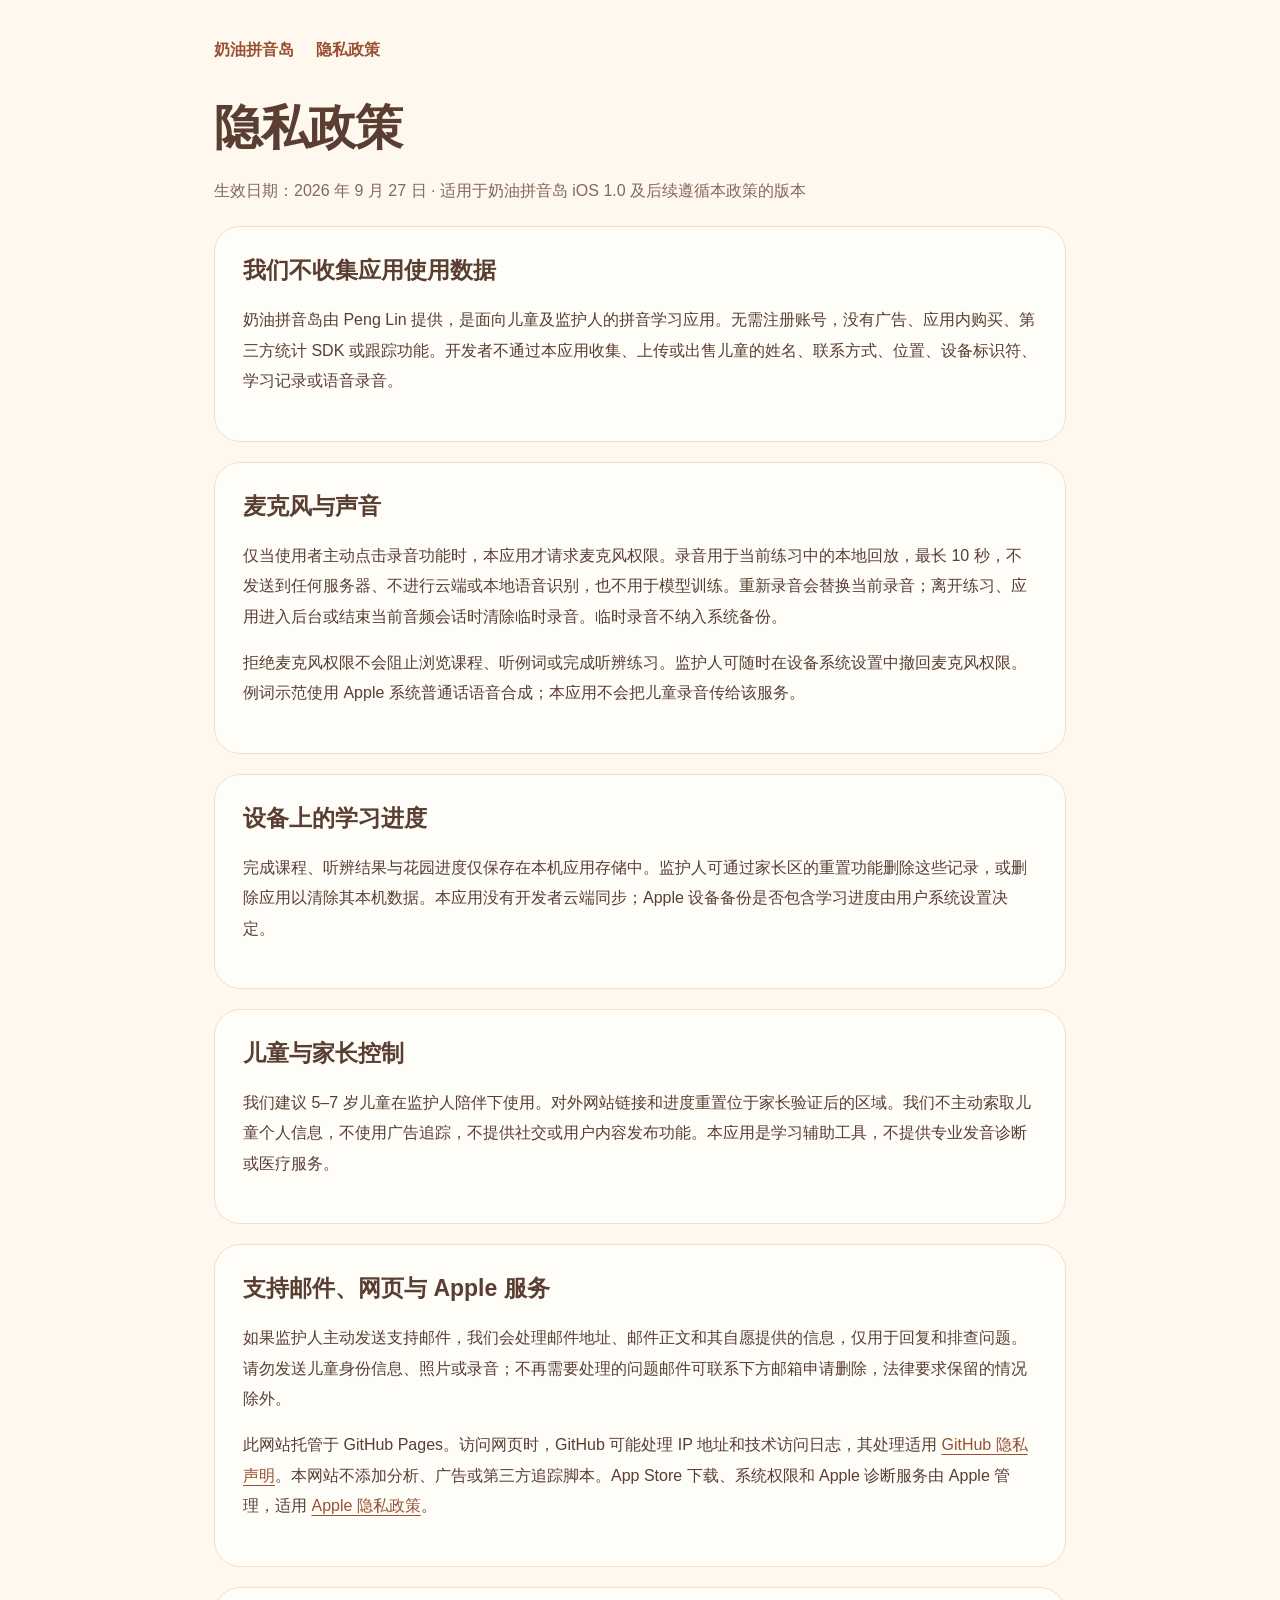
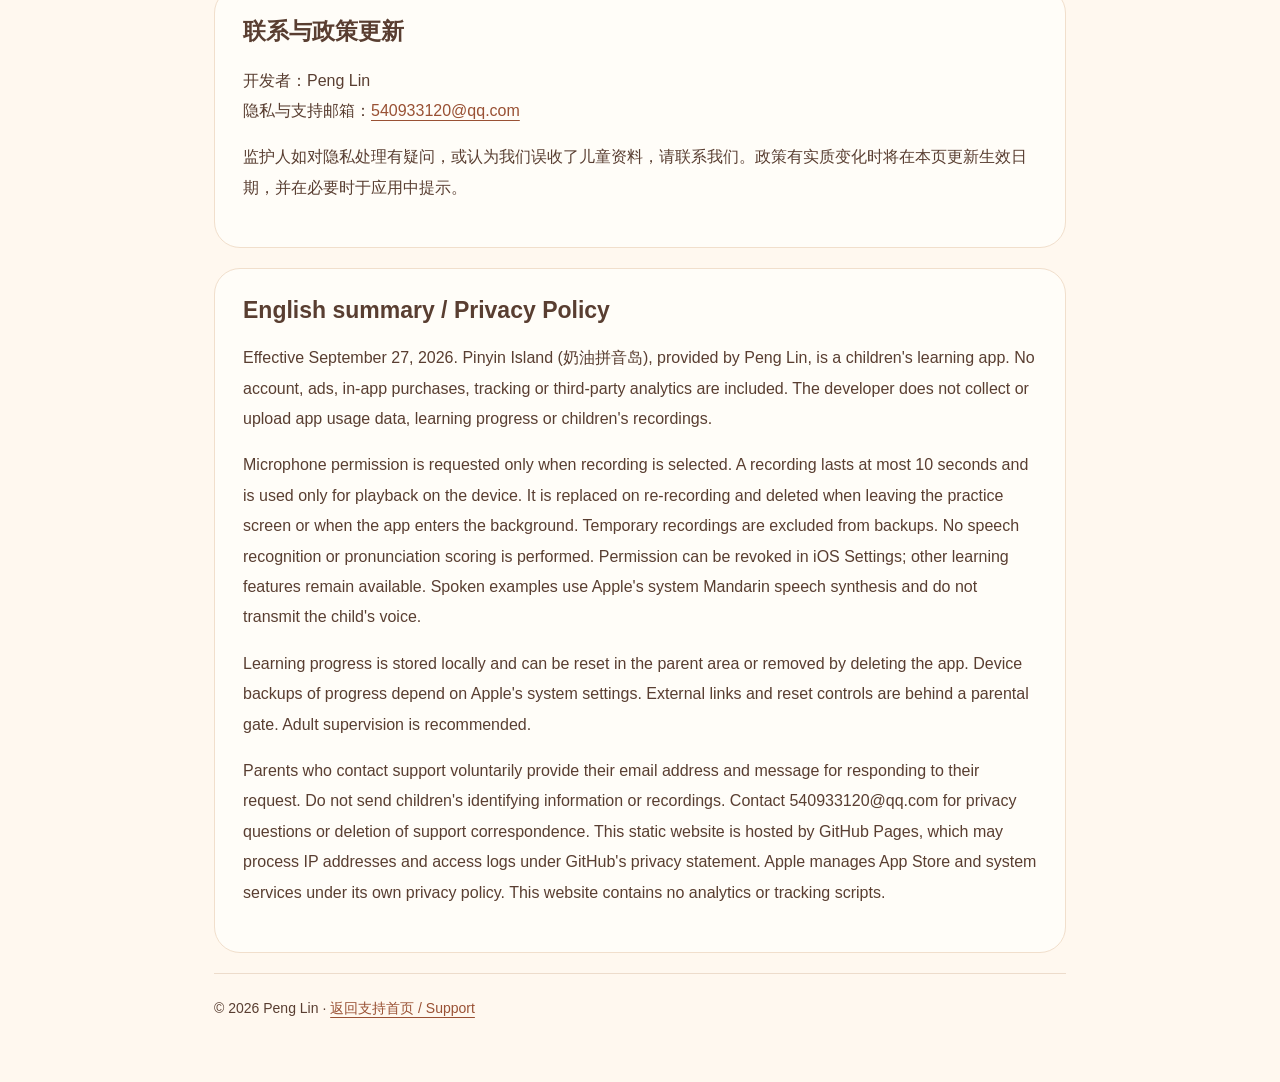
==== privacy.html @ 83c661f0 "docs: publish Pinyin Island support and privacy policy" ====
<!doctype html><html lang="zh-Hans"><head><meta charset="utf-8"><meta name="viewport" content="width=device-width,initial-scale=1"><title>奶油拼音岛 · 隐私政策 / Privacy Policy</title><link rel="stylesheet" href="style.css"></head><body><main><nav><a href="./">奶油拼音岛</a><a href="privacy.html">隐私政策</a></nav><h1>隐私政策</h1><p class="muted">生效日期：2026 年 9 月 27 日 · 适用于奶油拼音岛 iOS 1.0 及后续遵循本政策的版本</p><section class="card"><h2>我们不收集应用使用数据</h2><p>奶油拼音岛由 Peng Lin 提供，是面向儿童及监护人的拼音学习应用。无需注册账号，没有广告、应用内购买、第三方统计 SDK 或跟踪功能。开发者不通过本应用收集、上传或出售儿童的姓名、联系方式、位置、设备标识符、学习记录或语音录音。</p></section><section class="card"><h2>麦克风与声音</h2><p>仅当使用者主动点击录音功能时，本应用才请求麦克风权限。录音用于当前练习中的本地回放，最长 10 秒，不发送到任何服务器、不进行云端或本地语音识别，也不用于模型训练。重新录音会替换当前录音；离开练习、应用进入后台或结束当前音频会话时清除临时录音。临时录音不纳入系统备份。</p><p>拒绝麦克风权限不会阻止浏览课程、听例词或完成听辨练习。监护人可随时在设备系统设置中撤回麦克风权限。例词示范使用 Apple 系统普通话语音合成；本应用不会把儿童录音传给该服务。</p></section><section class="card"><h2>设备上的学习进度</h2><p>完成课程、听辨结果与花园进度仅保存在本机应用存储中。监护人可通过家长区的重置功能删除这些记录，或删除应用以清除其本机数据。本应用没有开发者云端同步；Apple 设备备份是否包含学习进度由用户系统设置决定。</p></section><section class="card"><h2>儿童与家长控制</h2><p>我们建议 5–7 岁儿童在监护人陪伴下使用。对外网站链接和进度重置位于家长验证后的区域。我们不主动索取儿童个人信息，不使用广告追踪，不提供社交或用户内容发布功能。本应用是学习辅助工具，不提供专业发音诊断或医疗服务。</p></section><section class="card"><h2>支持邮件、网页与 Apple 服务</h2><p>如果监护人主动发送支持邮件，我们会处理邮件地址、邮件正文和其自愿提供的信息，仅用于回复和排查问题。请勿发送儿童身份信息、照片或录音；不再需要处理的问题邮件可联系下方邮箱申请删除，法律要求保留的情况除外。</p><p>此网站托管于 GitHub Pages。访问网页时，GitHub 可能处理 IP 地址和技术访问日志，其处理适用 <a href="https://docs.github.com/en/site-policy/privacy-policies/github-general-privacy-statement">GitHub 隐私声明</a>。本网站不添加分析、广告或第三方追踪脚本。App Store 下载、系统权限和 Apple 诊断服务由 Apple 管理，适用 <a href="https://www.apple.com/legal/privacy/">Apple 隐私政策</a>。</p></section><section class="card"><h2>联系与政策更新</h2><p>开发者：Peng Lin<br>隐私与支持邮箱：<a href="mailto:540933120@qq.com">540933120@qq.com</a></p><p>监护人如对隐私处理有疑问，或认为我们误收了儿童资料，请联系我们。政策有实质变化时将在本页更新生效日期，并在必要时于应用中提示。</p></section><section class="card" lang="en"><h2>English summary / Privacy Policy</h2><p>Effective September 27, 2026. Pinyin Island (奶油拼音岛), provided by Peng Lin, is a children's learning app. No account, ads, in-app purchases, tracking or third-party analytics are included. The developer does not collect or upload app usage data, learning progress or children's recordings.</p><p>Microphone permission is requested only when recording is selected. A recording lasts at most 10 seconds and is used only for playback on the device. It is replaced on re-recording and deleted when leaving the practice screen or when the app enters the background. Temporary recordings are excluded from backups. No speech recognition or pronunciation scoring is performed. Permission can be revoked in iOS Settings; other learning features remain available. Spoken examples use Apple's system Mandarin speech synthesis and do not transmit the child's voice.</p><p>Learning progress is stored locally and can be reset in the parent area or removed by deleting the app. Device backups of progress depend on Apple's system settings. External links and reset controls are behind a parental gate. Adult supervision is recommended.</p><p>Parents who contact support voluntarily provide their email address and message for responding to their request. Do not send children's identifying information or recordings. Contact 540933120@qq.com for privacy questions or deletion of support correspondence. This static website is hosted by GitHub Pages, which may process IP addresses and access logs under GitHub's privacy statement. Apple manages App Store and system services under its own privacy policy. This website contains no analytics or tracking scripts.</p></section><footer>© 2026 Peng Lin · <a href="./">返回支持首页 / Support</a></footer></main></body></html>
---- style.css ----
:root{color-scheme:light;font-family:ui-rounded,-apple-system,BlinkMacSystemFont,"PingFang SC",sans-serif;color:#593e31;background:#fff8ef}*{box-sizing:border-box}body{margin:0}main{max-width:900px;margin:0 auto;padding:40px 24px 64px}nav{display:flex;gap:22px;align-items:center;margin-bottom:35px}a{color:#995134;text-underline-offset:4px}nav a{text-decoration:none;font-weight:600}.hero{display:flex;gap:28px;align-items:center;margin-bottom:32px}.icon{width:142px;height:142px;border-radius:32px;box-shadow:0 14px 36px #efb9a555}h1{font-size:clamp(30px,5vw,48px);letter-spacing:-1px;margin:0 0 14px}h2{font-size:23px;margin-top:0}p,li{line-height:1.9}small,.muted{color:#836957}.tag{display:inline-block;background:#ffeadf;padding:6px 14px;border-radius:30px;font-size:14px}.card{background:#fffdf8;border:1px solid #f1dfcc;border-radius:26px;padding:28px;margin:20px 0}.grid{display:grid;grid-template-columns:1fr 1fr;gap:18px}.grid .card{margin:0}footer{padding-top:26px;font-size:14px;border-top:1px solid #eddccb}ul{padding-left:22px}details{padding:16px 0;border-bottom:1px solid #f1dfcc}summary{cursor:pointer;font-weight:600}@media(max-width:600px){.hero{align-items:flex-start;gap:16px}.icon{width:90px;height:90px;border-radius:22px}.grid{grid-template-columns:1fr}.card{padding:22px}main{padding:28px 20px}}
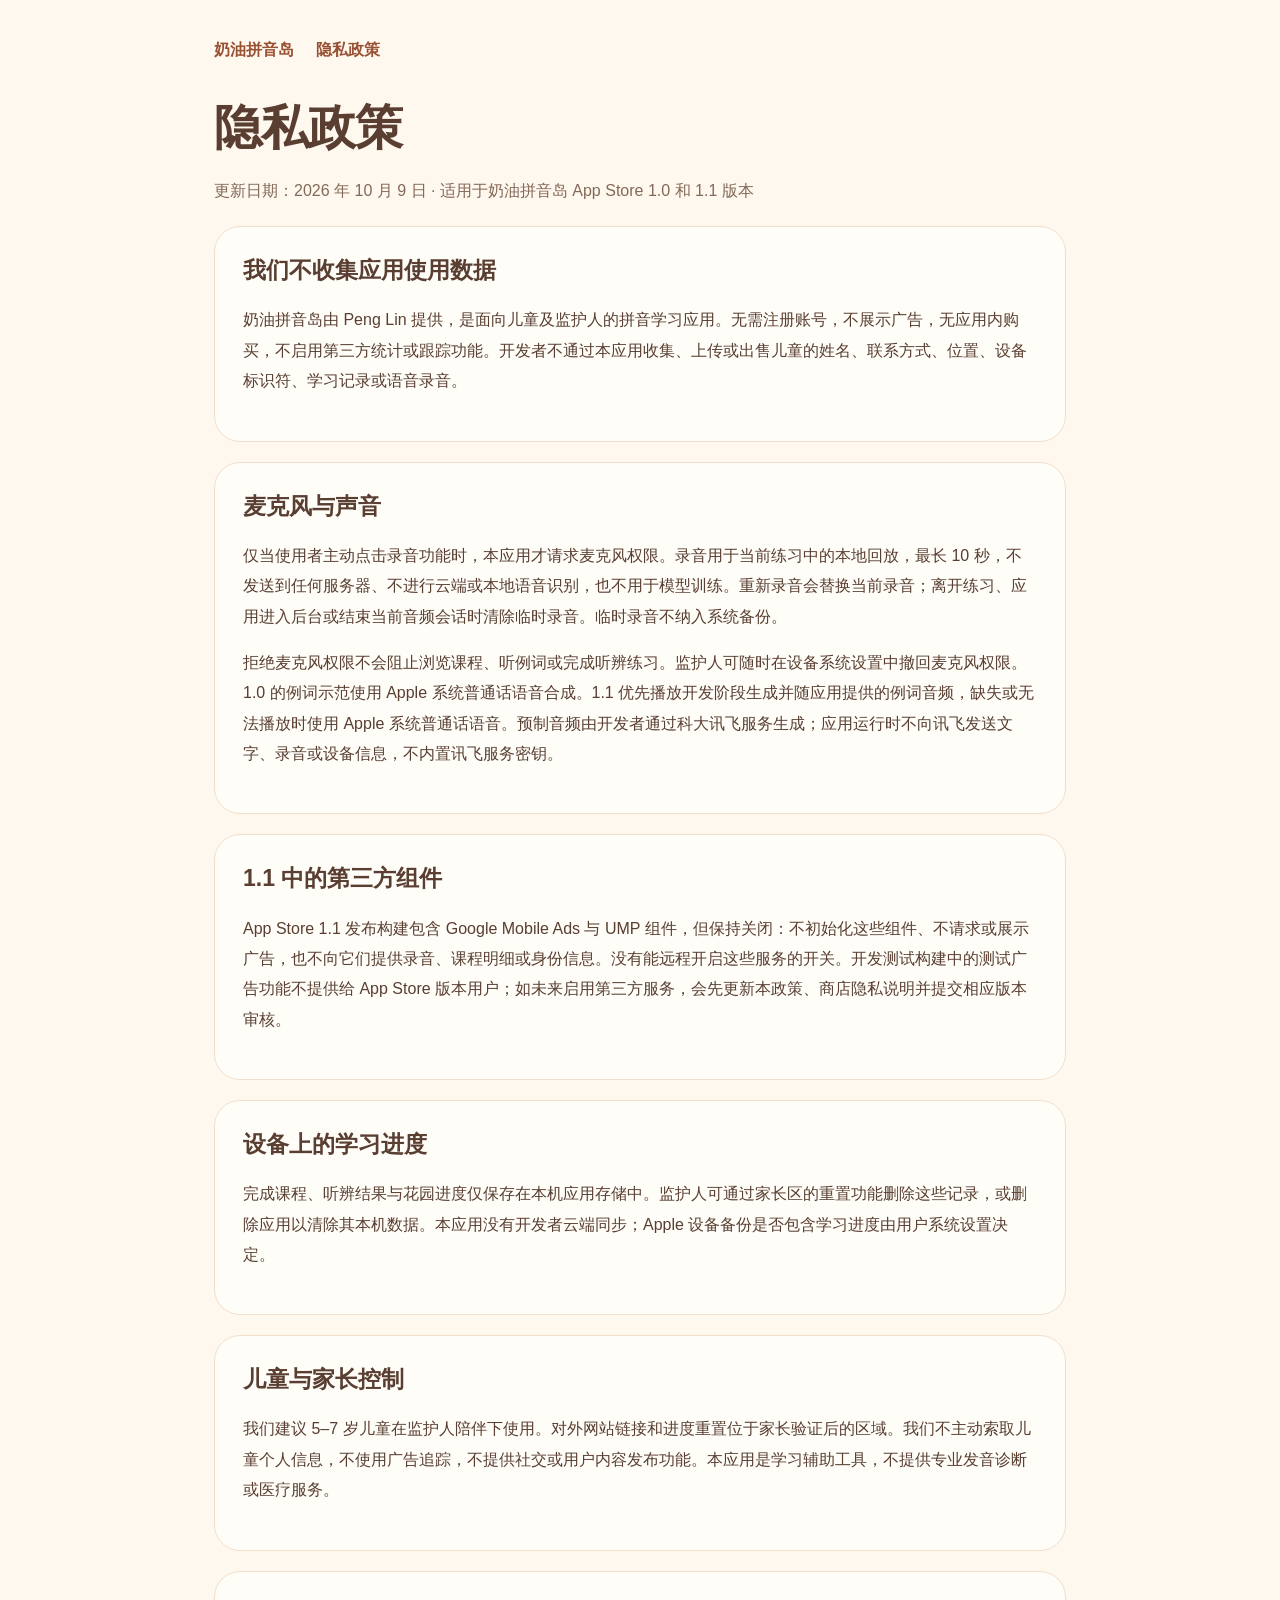
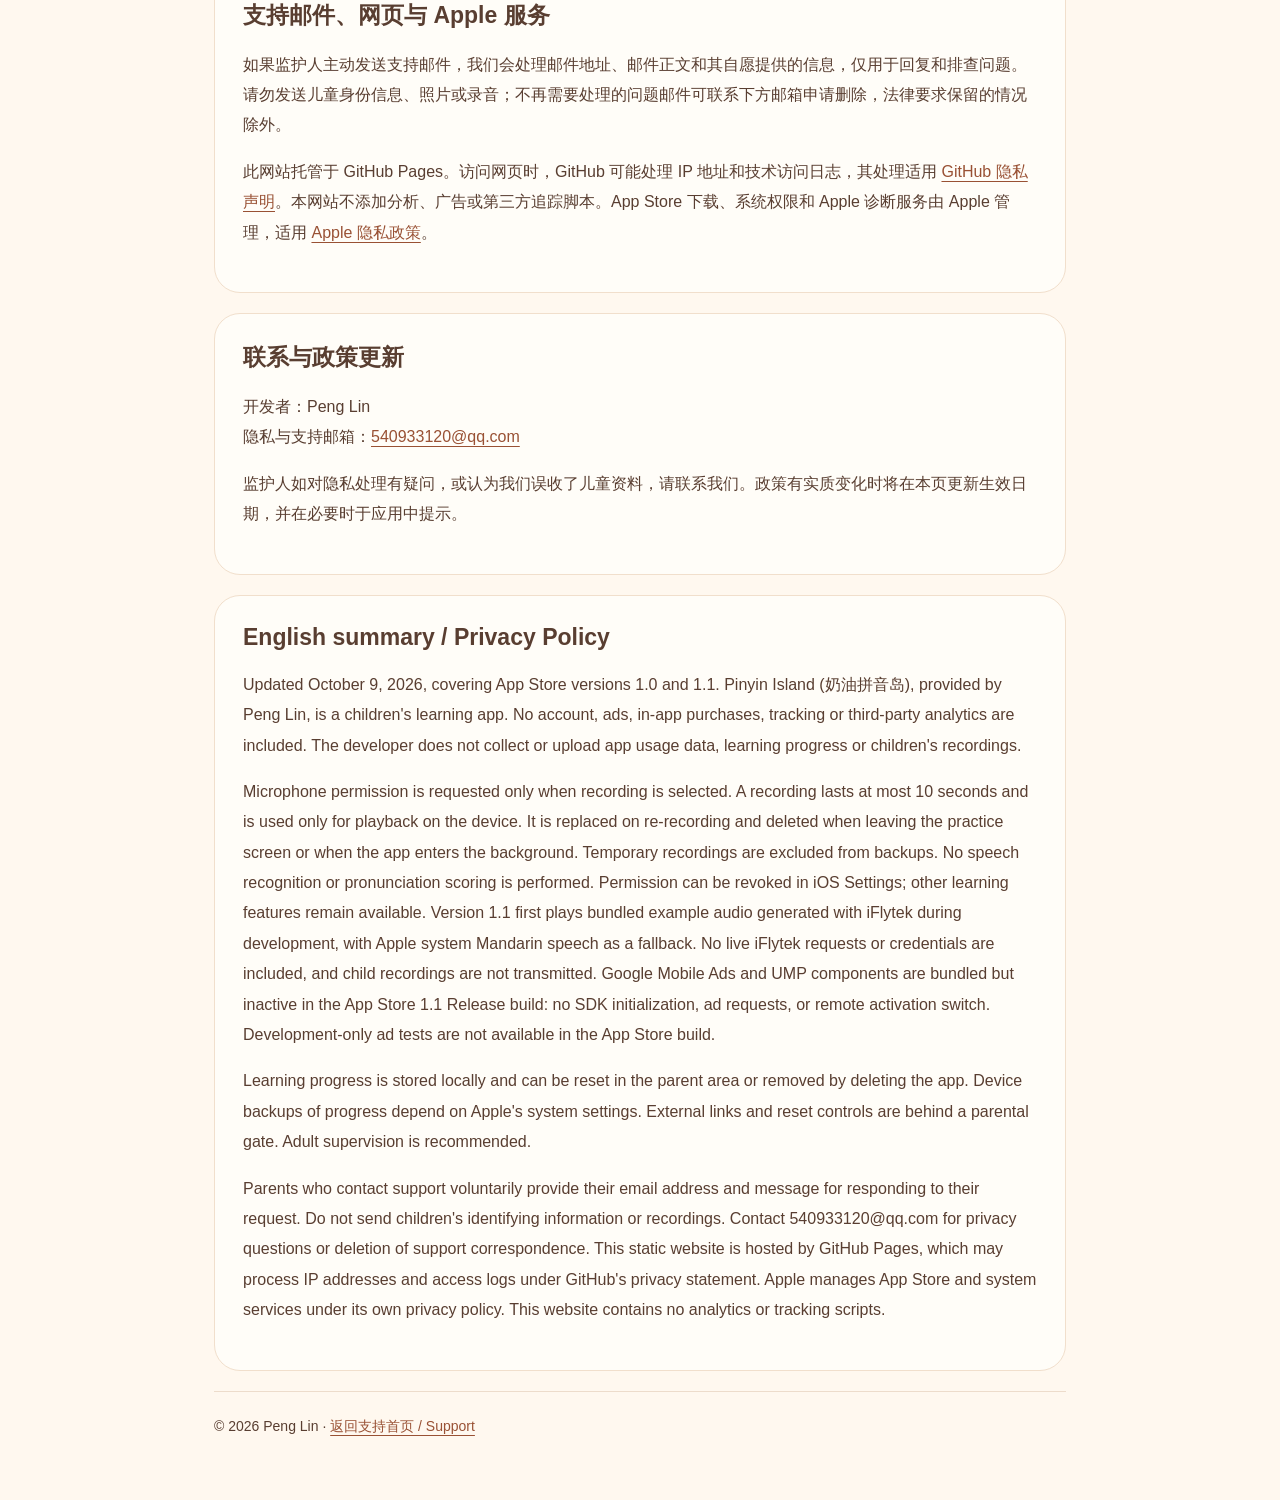
==== commit 36ff7079: "更新拼音岛营销页面与1.1隐私说明" ====
--- a/privacy.html
+++ b/privacy.html
@@ -1 +1 @@
-<!doctype html><html lang="zh-Hans"><head><meta charset="utf-8"><meta name="viewport" content="width=device-width,initial-scale=1"><title>奶油拼音岛 · 隐私政策 / Privacy Policy</title><link rel="stylesheet" href="style.css"></head><body><main><nav><a href="./">奶油拼音岛</a><a href="privacy.html">隐私政策</a></nav><h1>隐私政策</h1><p class="muted">生效日期：2026 年 9 月 27 日 · 适用于奶油拼音岛 iOS 1.0 及后续遵循本政策的版本</p><section class="card"><h2>我们不收集应用使用数据</h2><p>奶油拼音岛由 Peng Lin 提供，是面向儿童及监护人的拼音学习应用。无需注册账号，没有广告、应用内购买、第三方统计 SDK 或跟踪功能。开发者不通过本应用收集、上传或出售儿童的姓名、联系方式、位置、设备标识符、学习记录或语音录音。</p></section><section class="card"><h2>麦克风与声音</h2><p>仅当使用者主动点击录音功能时，本应用才请求麦克风权限。录音用于当前练习中的本地回放，最长 10 秒，不发送到任何服务器、不进行云端或本地语音识别，也不用于模型训练。重新录音会替换当前录音；离开练习、应用进入后台或结束当前音频会话时清除临时录音。临时录音不纳入系统备份。</p><p>拒绝麦克风权限不会阻止浏览课程、听例词或完成听辨练习。监护人可随时在设备系统设置中撤回麦克风权限。例词示范使用 Apple 系统普通话语音合成；本应用不会把儿童录音传给该服务。</p></section><section class="card"><h2>设备上的学习进度</h2><p>完成课程、听辨结果与花园进度仅保存在本机应用存储中。监护人可通过家长区的重置功能删除这些记录，或删除应用以清除其本机数据。本应用没有开发者云端同步；Apple 设备备份是否包含学习进度由用户系统设置决定。</p></section><section class="card"><h2>儿童与家长控制</h2><p>我们建议 5–7 岁儿童在监护人陪伴下使用。对外网站链接和进度重置位于家长验证后的区域。我们不主动索取儿童个人信息，不使用广告追踪，不提供社交或用户内容发布功能。本应用是学习辅助工具，不提供专业发音诊断或医疗服务。</p></section><section class="card"><h2>支持邮件、网页与 Apple 服务</h2><p>如果监护人主动发送支持邮件，我们会处理邮件地址、邮件正文和其自愿提供的信息，仅用于回复和排查问题。请勿发送儿童身份信息、照片或录音；不再需要处理的问题邮件可联系下方邮箱申请删除，法律要求保留的情况除外。</p><p>此网站托管于 GitHub Pages。访问网页时，GitHub 可能处理 IP 地址和技术访问日志，其处理适用 <a href="https://docs.github.com/en/site-policy/privacy-policies/github-general-privacy-statement">GitHub 隐私声明</a>。本网站不添加分析、广告或第三方追踪脚本。App Store 下载、系统权限和 Apple 诊断服务由 Apple 管理，适用 <a href="https://www.apple.com/legal/privacy/">Apple 隐私政策</a>。</p></section><section class="card"><h2>联系与政策更新</h2><p>开发者：Peng Lin<br>隐私与支持邮箱：<a href="mailto:540933120@qq.com">540933120@qq.com</a></p><p>监护人如对隐私处理有疑问，或认为我们误收了儿童资料，请联系我们。政策有实质变化时将在本页更新生效日期，并在必要时于应用中提示。</p></section><section class="card" lang="en"><h2>English summary / Privacy Policy</h2><p>Effective September 27, 2026. Pinyin Island (奶油拼音岛), provided by Peng Lin, is a children's learning app. No account, ads, in-app purchases, tracking or third-party analytics are included. The developer does not collect or upload app usage data, learning progress or children's recordings.</p><p>Microphone permission is requested only when recording is selected. A recording lasts at most 10 seconds and is used only for playback on the device. It is replaced on re-recording and deleted when leaving the practice screen or when the app enters the background. Temporary recordings are excluded from backups. No speech recognition or pronunciation scoring is performed. Permission can be revoked in iOS Settings; other learning features remain available. Spoken examples use Apple's system Mandarin speech synthesis and do not transmit the child's voice.</p><p>Learning progress is stored locally and can be reset in the parent area or removed by deleting the app. Device backups of progress depend on Apple's system settings. External links and reset controls are behind a parental gate. Adult supervision is recommended.</p><p>Parents who contact support voluntarily provide their email address and message for responding to their request. Do not send children's identifying information or recordings. Contact 540933120@qq.com for privacy questions or deletion of support correspondence. This static website is hosted by GitHub Pages, which may process IP addresses and access logs under GitHub's privacy statement. Apple manages App Store and system services under its own privacy policy. This website contains no analytics or tracking scripts.</p></section><footer>© 2026 Peng Lin · <a href="./">返回支持首页 / Support</a></footer></main></body></html>
+<!doctype html><html lang="zh-Hans"><head><meta charset="utf-8"><meta name="viewport" content="width=device-width,initial-scale=1"><title>奶油拼音岛 · 隐私政策 / Privacy Policy</title><link rel="stylesheet" href="style.css"></head><body><main><nav><a href="./">奶油拼音岛</a><a href="privacy.html">隐私政策</a></nav><h1>隐私政策</h1><p class="muted">更新日期：2026 年 10 月 9 日 · 适用于奶油拼音岛 App Store 1.0 和 1.1 版本</p><section class="card"><h2>我们不收集应用使用数据</h2><p>奶油拼音岛由 Peng Lin 提供，是面向儿童及监护人的拼音学习应用。无需注册账号，不展示广告，无应用内购买，不启用第三方统计或跟踪功能。开发者不通过本应用收集、上传或出售儿童的姓名、联系方式、位置、设备标识符、学习记录或语音录音。</p></section><section class="card"><h2>麦克风与声音</h2><p>仅当使用者主动点击录音功能时，本应用才请求麦克风权限。录音用于当前练习中的本地回放，最长 10 秒，不发送到任何服务器、不进行云端或本地语音识别，也不用于模型训练。重新录音会替换当前录音；离开练习、应用进入后台或结束当前音频会话时清除临时录音。临时录音不纳入系统备份。</p><p>拒绝麦克风权限不会阻止浏览课程、听例词或完成听辨练习。监护人可随时在设备系统设置中撤回麦克风权限。1.0 的例词示范使用 Apple 系统普通话语音合成。1.1 优先播放开发阶段生成并随应用提供的例词音频，缺失或无法播放时使用 Apple 系统普通话语音。预制音频由开发者通过科大讯飞服务生成；应用运行时不向讯飞发送文字、录音或设备信息，不内置讯飞服务密钥。</p></section><section class="card"><h2>1.1 中的第三方组件</h2><p>App Store 1.1 发布构建包含 Google Mobile Ads 与 UMP 组件，但保持关闭：不初始化这些组件、不请求或展示广告，也不向它们提供录音、课程明细或身份信息。没有能远程开启这些服务的开关。开发测试构建中的测试广告功能不提供给 App Store 版本用户；如未来启用第三方服务，会先更新本政策、商店隐私说明并提交相应版本审核。</p></section><section class="card"><h2>设备上的学习进度</h2><p>完成课程、听辨结果与花园进度仅保存在本机应用存储中。监护人可通过家长区的重置功能删除这些记录，或删除应用以清除其本机数据。本应用没有开发者云端同步；Apple 设备备份是否包含学习进度由用户系统设置决定。</p></section><section class="card"><h2>儿童与家长控制</h2><p>我们建议 5–7 岁儿童在监护人陪伴下使用。对外网站链接和进度重置位于家长验证后的区域。我们不主动索取儿童个人信息，不使用广告追踪，不提供社交或用户内容发布功能。本应用是学习辅助工具，不提供专业发音诊断或医疗服务。</p></section><section class="card"><h2>支持邮件、网页与 Apple 服务</h2><p>如果监护人主动发送支持邮件，我们会处理邮件地址、邮件正文和其自愿提供的信息，仅用于回复和排查问题。请勿发送儿童身份信息、照片或录音；不再需要处理的问题邮件可联系下方邮箱申请删除，法律要求保留的情况除外。</p><p>此网站托管于 GitHub Pages。访问网页时，GitHub 可能处理 IP 地址和技术访问日志，其处理适用 <a href="https://docs.github.com/en/site-policy/privacy-policies/github-general-privacy-statement">GitHub 隐私声明</a>。本网站不添加分析、广告或第三方追踪脚本。App Store 下载、系统权限和 Apple 诊断服务由 Apple 管理，适用 <a href="https://www.apple.com/legal/privacy/">Apple 隐私政策</a>。</p></section><section class="card"><h2>联系与政策更新</h2><p>开发者：Peng Lin<br>隐私与支持邮箱：<a href="mailto:540933120@qq.com">540933120@qq.com</a></p><p>监护人如对隐私处理有疑问，或认为我们误收了儿童资料，请联系我们。政策有实质变化时将在本页更新生效日期，并在必要时于应用中提示。</p></section><section class="card" lang="en"><h2>English summary / Privacy Policy</h2><p>Updated October 9, 2026, covering App Store versions 1.0 and 1.1. Pinyin Island (奶油拼音岛), provided by Peng Lin, is a children's learning app. No account, ads, in-app purchases, tracking or third-party analytics are included. The developer does not collect or upload app usage data, learning progress or children's recordings.</p><p>Microphone permission is requested only when recording is selected. A recording lasts at most 10 seconds and is used only for playback on the device. It is replaced on re-recording and deleted when leaving the practice screen or when the app enters the background. Temporary recordings are excluded from backups. No speech recognition or pronunciation scoring is performed. Permission can be revoked in iOS Settings; other learning features remain available. Version 1.1 first plays bundled example audio generated with iFlytek during development, with Apple system Mandarin speech as a fallback. No live iFlytek requests or credentials are included, and child recordings are not transmitted. Google Mobile Ads and UMP components are bundled but inactive in the App Store 1.1 Release build: no SDK initialization, ad requests, or remote activation switch. Development-only ad tests are not available in the App Store build.</p><p>Learning progress is stored locally and can be reset in the parent area or removed by deleting the app. Device backups of progress depend on Apple's system settings. External links and reset controls are behind a parental gate. Adult supervision is recommended.</p><p>Parents who contact support voluntarily provide their email address and message for responding to their request. Do not send children's identifying information or recordings. Contact 540933120@qq.com for privacy questions or deletion of support correspondence. This static website is hosted by GitHub Pages, which may process IP addresses and access logs under GitHub's privacy statement. Apple manages App Store and system services under its own privacy policy. This website contains no analytics or tracking scripts.</p></section><footer>© 2026 Peng Lin · <a href="./">返回支持首页 / Support</a></footer></main></body></html>
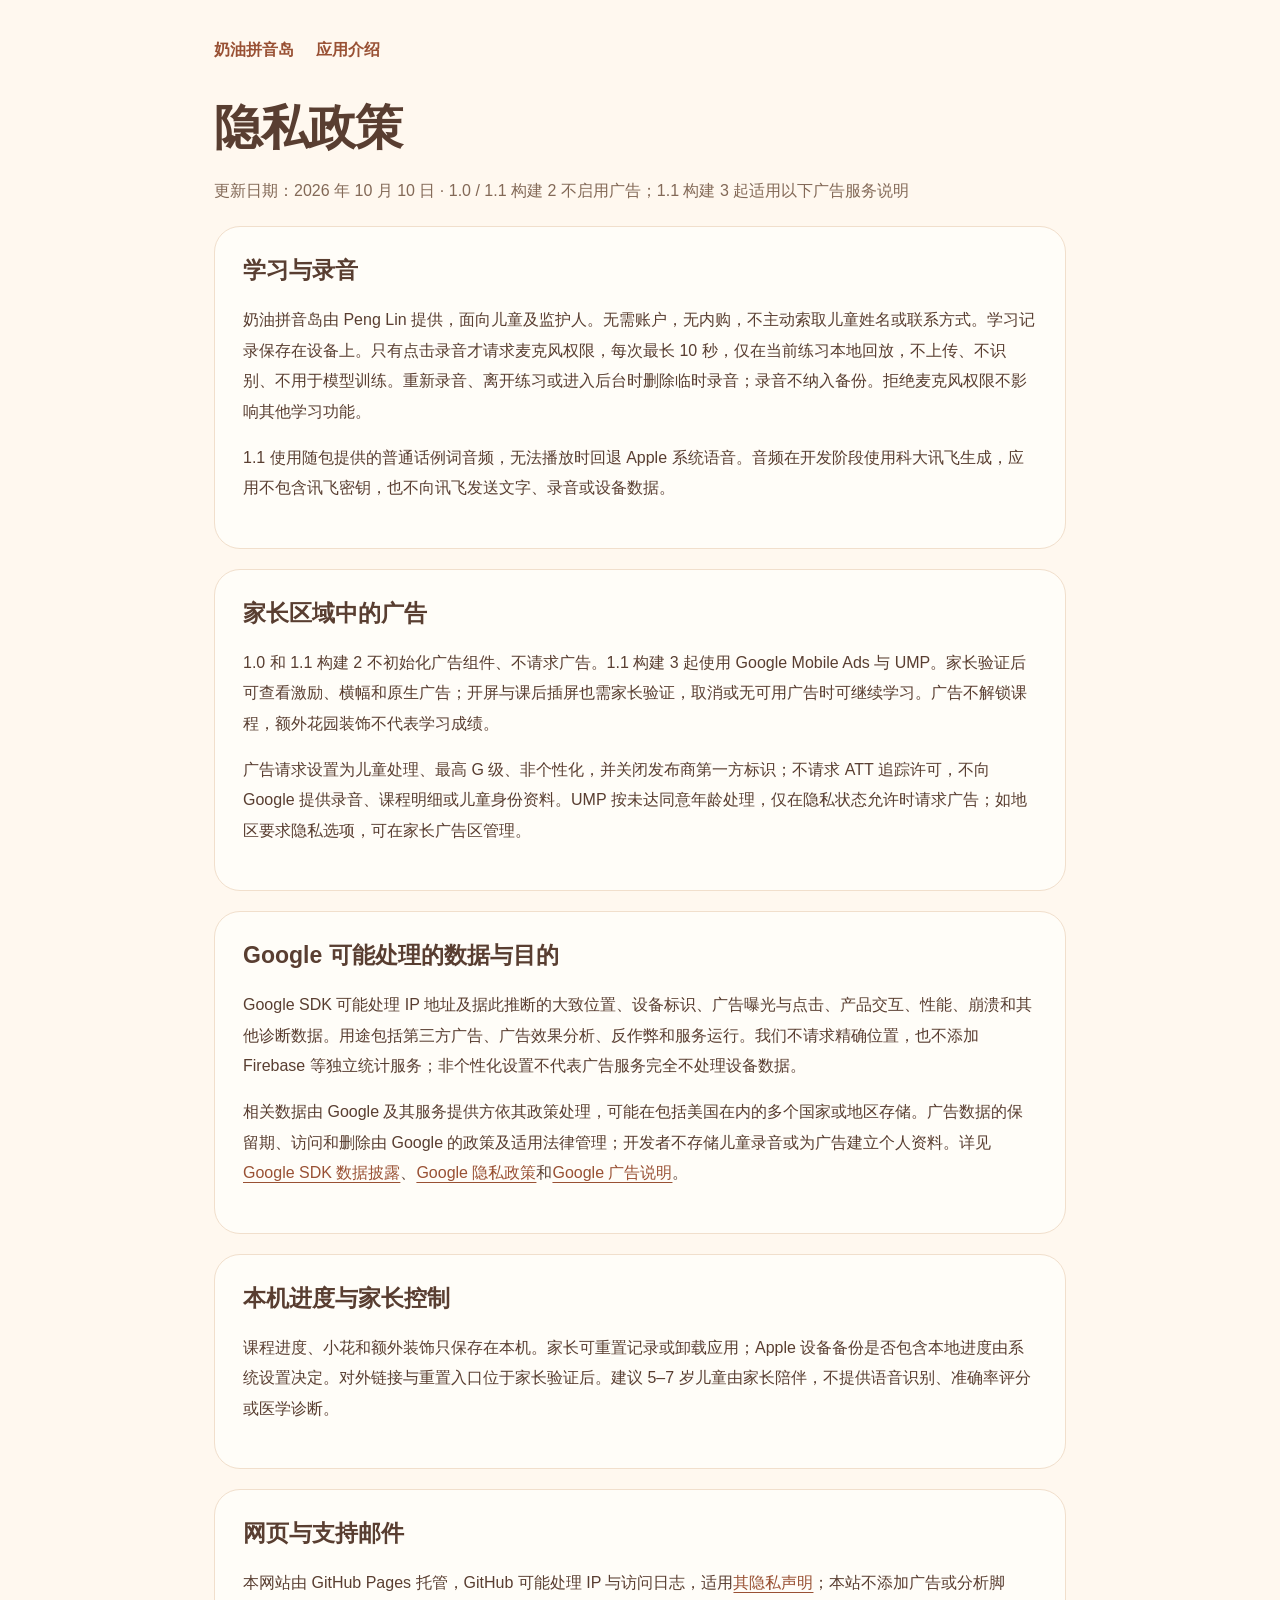
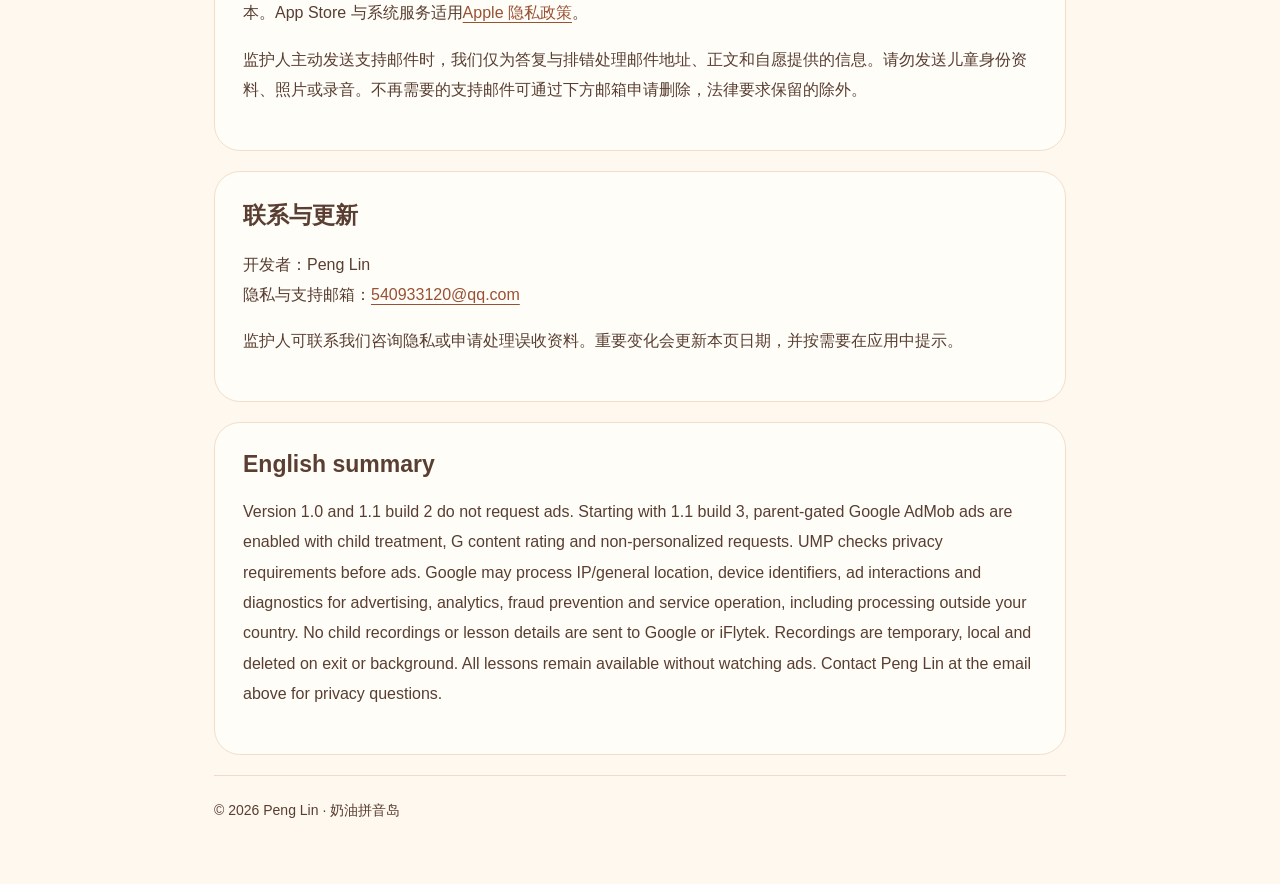
==== commit ffc02b6d: "更新1.1正式广告版本隐私披露" ====
--- a/privacy.html
+++ b/privacy.html
@@ -1 +1,8 @@
-<!doctype html><html lang="zh-Hans"><head><meta charset="utf-8"><meta name="viewport" content="width=device-width,initial-scale=1"><title>奶油拼音岛 · 隐私政策 / Privacy Policy</title><link rel="stylesheet" href="style.css"></head><body><main><nav><a href="./">奶油拼音岛</a><a href="privacy.html">隐私政策</a></nav><h1>隐私政策</h1><p class="muted">更新日期：2026 年 10 月 9 日 · 适用于奶油拼音岛 App Store 1.0 和 1.1 版本</p><section class="card"><h2>我们不收集应用使用数据</h2><p>奶油拼音岛由 Peng Lin 提供，是面向儿童及监护人的拼音学习应用。无需注册账号，不展示广告，无应用内购买，不启用第三方统计或跟踪功能。开发者不通过本应用收集、上传或出售儿童的姓名、联系方式、位置、设备标识符、学习记录或语音录音。</p></section><section class="card"><h2>麦克风与声音</h2><p>仅当使用者主动点击录音功能时，本应用才请求麦克风权限。录音用于当前练习中的本地回放，最长 10 秒，不发送到任何服务器、不进行云端或本地语音识别，也不用于模型训练。重新录音会替换当前录音；离开练习、应用进入后台或结束当前音频会话时清除临时录音。临时录音不纳入系统备份。</p><p>拒绝麦克风权限不会阻止浏览课程、听例词或完成听辨练习。监护人可随时在设备系统设置中撤回麦克风权限。1.0 的例词示范使用 Apple 系统普通话语音合成。1.1 优先播放开发阶段生成并随应用提供的例词音频，缺失或无法播放时使用 Apple 系统普通话语音。预制音频由开发者通过科大讯飞服务生成；应用运行时不向讯飞发送文字、录音或设备信息，不内置讯飞服务密钥。</p></section><section class="card"><h2>1.1 中的第三方组件</h2><p>App Store 1.1 发布构建包含 Google Mobile Ads 与 UMP 组件，但保持关闭：不初始化这些组件、不请求或展示广告，也不向它们提供录音、课程明细或身份信息。没有能远程开启这些服务的开关。开发测试构建中的测试广告功能不提供给 App Store 版本用户；如未来启用第三方服务，会先更新本政策、商店隐私说明并提交相应版本审核。</p></section><section class="card"><h2>设备上的学习进度</h2><p>完成课程、听辨结果与花园进度仅保存在本机应用存储中。监护人可通过家长区的重置功能删除这些记录，或删除应用以清除其本机数据。本应用没有开发者云端同步；Apple 设备备份是否包含学习进度由用户系统设置决定。</p></section><section class="card"><h2>儿童与家长控制</h2><p>我们建议 5–7 岁儿童在监护人陪伴下使用。对外网站链接和进度重置位于家长验证后的区域。我们不主动索取儿童个人信息，不使用广告追踪，不提供社交或用户内容发布功能。本应用是学习辅助工具，不提供专业发音诊断或医疗服务。</p></section><section class="card"><h2>支持邮件、网页与 Apple 服务</h2><p>如果监护人主动发送支持邮件，我们会处理邮件地址、邮件正文和其自愿提供的信息，仅用于回复和排查问题。请勿发送儿童身份信息、照片或录音；不再需要处理的问题邮件可联系下方邮箱申请删除，法律要求保留的情况除外。</p><p>此网站托管于 GitHub Pages。访问网页时，GitHub 可能处理 IP 地址和技术访问日志，其处理适用 <a href="https://docs.github.com/en/site-policy/privacy-policies/github-general-privacy-statement">GitHub 隐私声明</a>。本网站不添加分析、广告或第三方追踪脚本。App Store 下载、系统权限和 Apple 诊断服务由 Apple 管理，适用 <a href="https://www.apple.com/legal/privacy/">Apple 隐私政策</a>。</p></section><section class="card"><h2>联系与政策更新</h2><p>开发者：Peng Lin<br>隐私与支持邮箱：<a href="mailto:540933120@qq.com">540933120@qq.com</a></p><p>监护人如对隐私处理有疑问，或认为我们误收了儿童资料，请联系我们。政策有实质变化时将在本页更新生效日期，并在必要时于应用中提示。</p></section><section class="card" lang="en"><h2>English summary / Privacy Policy</h2><p>Updated October 9, 2026, covering App Store versions 1.0 and 1.1. Pinyin Island (奶油拼音岛), provided by Peng Lin, is a children's learning app. No account, ads, in-app purchases, tracking or third-party analytics are included. The developer does not collect or upload app usage data, learning progress or children's recordings.</p><p>Microphone permission is requested only when recording is selected. A recording lasts at most 10 seconds and is used only for playback on the device. It is replaced on re-recording and deleted when leaving the practice screen or when the app enters the background. Temporary recordings are excluded from backups. No speech recognition or pronunciation scoring is performed. Permission can be revoked in iOS Settings; other learning features remain available. Version 1.1 first plays bundled example audio generated with iFlytek during development, with Apple system Mandarin speech as a fallback. No live iFlytek requests or credentials are included, and child recordings are not transmitted. Google Mobile Ads and UMP components are bundled but inactive in the App Store 1.1 Release build: no SDK initialization, ad requests, or remote activation switch. Development-only ad tests are not available in the App Store build.</p><p>Learning progress is stored locally and can be reset in the parent area or removed by deleting the app. Device backups of progress depend on Apple's system settings. External links and reset controls are behind a parental gate. Adult supervision is recommended.</p><p>Parents who contact support voluntarily provide their email address and message for responding to their request. Do not send children's identifying information or recordings. Contact 540933120@qq.com for privacy questions or deletion of support correspondence. This static website is hosted by GitHub Pages, which may process IP addresses and access logs under GitHub's privacy statement. Apple manages App Store and system services under its own privacy policy. This website contains no analytics or tracking scripts.</p></section><footer>© 2026 Peng Lin · <a href="./">返回支持首页 / Support</a></footer></main></body></html>
+<!doctype html><html lang="zh-Hans"><head><meta charset="utf-8"><meta name="viewport" content="width=device-width,initial-scale=1"><title>奶油拼音岛 · 隐私政策</title><link rel="stylesheet" href="style.css"></head><body><main><nav><a href="./">奶油拼音岛</a><a href="marketing.html">应用介绍</a></nav><h1>隐私政策</h1><p class="muted">更新日期：2026 年 10 月 10 日 · 1.0 / 1.1 构建 2 不启用广告；1.1 构建 3 起适用以下广告服务说明</p>
+<section class="card"><h2>学习与录音</h2><p>奶油拼音岛由 Peng Lin 提供，面向儿童及监护人。无需账户，无内购，不主动索取儿童姓名或联系方式。学习记录保存在设备上。只有点击录音才请求麦克风权限，每次最长 10 秒，仅在当前练习本地回放，不上传、不识别、不用于模型训练。重新录音、离开练习或进入后台时删除临时录音；录音不纳入备份。拒绝麦克风权限不影响其他学习功能。</p><p>1.1 使用随包提供的普通话例词音频，无法播放时回退 Apple 系统语音。音频在开发阶段使用科大讯飞生成，应用不包含讯飞密钥，也不向讯飞发送文字、录音或设备数据。</p></section>
+<section class="card"><h2>家长区域中的广告</h2><p>1.0 和 1.1 构建 2 不初始化广告组件、不请求广告。1.1 构建 3 起使用 Google Mobile Ads 与 UMP。家长验证后可查看激励、横幅和原生广告；开屏与课后插屏也需家长验证，取消或无可用广告时可继续学习。广告不解锁课程，额外花园装饰不代表学习成绩。</p><p>广告请求设置为儿童处理、最高 G 级、非个性化，并关闭发布商第一方标识；不请求 ATT 追踪许可，不向 Google 提供录音、课程明细或儿童身份资料。UMP 按未达同意年龄处理，仅在隐私状态允许时请求广告；如地区要求隐私选项，可在家长广告区管理。</p></section>
+<section class="card"><h2>Google 可能处理的数据与目的</h2><p>Google SDK 可能处理 IP 地址及据此推断的大致位置、设备标识、广告曝光与点击、产品交互、性能、崩溃和其他诊断数据。用途包括第三方广告、广告效果分析、反作弊和服务运行。我们不请求精确位置，也不添加 Firebase 等独立统计服务；非个性化设置不代表广告服务完全不处理设备数据。</p><p>相关数据由 Google 及其服务提供方依其政策处理，可能在包括美国在内的多个国家或地区存储。广告数据的保留期、访问和删除由 Google 的政策及适用法律管理；开发者不存储儿童录音或为广告建立个人资料。详见 <a href="https://developers.google.com/admob/ios/privacy/data-disclosure">Google SDK 数据披露</a>、<a href="https://policies.google.com/privacy">Google 隐私政策</a>和<a href="https://policies.google.com/technologies/ads">Google 广告说明</a>。</p></section>
+<section class="card"><h2>本机进度与家长控制</h2><p>课程进度、小花和额外装饰只保存在本机。家长可重置记录或卸载应用；Apple 设备备份是否包含本地进度由系统设置决定。对外链接与重置入口位于家长验证后。建议 5–7 岁儿童由家长陪伴，不提供语音识别、准确率评分或医学诊断。</p></section>
+<section class="card"><h2>网页与支持邮件</h2><p>本网站由 GitHub Pages 托管，GitHub 可能处理 IP 与访问日志，适用<a href="https://docs.github.com/en/site-policy/privacy-policies/github-general-privacy-statement">其隐私声明</a>；本站不添加广告或分析脚本。App Store 与系统服务适用<a href="https://www.apple.com/legal/privacy/">Apple 隐私政策</a>。</p><p>监护人主动发送支持邮件时，我们仅为答复与排错处理邮件地址、正文和自愿提供的信息。请勿发送儿童身份资料、照片或录音。不再需要的支持邮件可通过下方邮箱申请删除，法律要求保留的除外。</p></section>
+<section class="card"><h2>联系与更新</h2><p>开发者：Peng Lin<br>隐私与支持邮箱：<a href="mailto:540933120@qq.com">540933120@qq.com</a></p><p>监护人可联系我们咨询隐私或申请处理误收资料。重要变化会更新本页日期，并按需要在应用中提示。</p></section>
+<section class="card" lang="en"><h2>English summary</h2><p>Version 1.0 and 1.1 build 2 do not request ads. Starting with 1.1 build 3, parent-gated Google AdMob ads are enabled with child treatment, G content rating and non-personalized requests. UMP checks privacy requirements before ads. Google may process IP/general location, device identifiers, ad interactions and diagnostics for advertising, analytics, fraud prevention and service operation, including processing outside your country. No child recordings or lesson details are sent to Google or iFlytek. Recordings are temporary, local and deleted on exit or background. All lessons remain available without watching ads. Contact Peng Lin at the email above for privacy questions.</p></section><footer>© 2026 Peng Lin · 奶油拼音岛</footer></main></body></html>
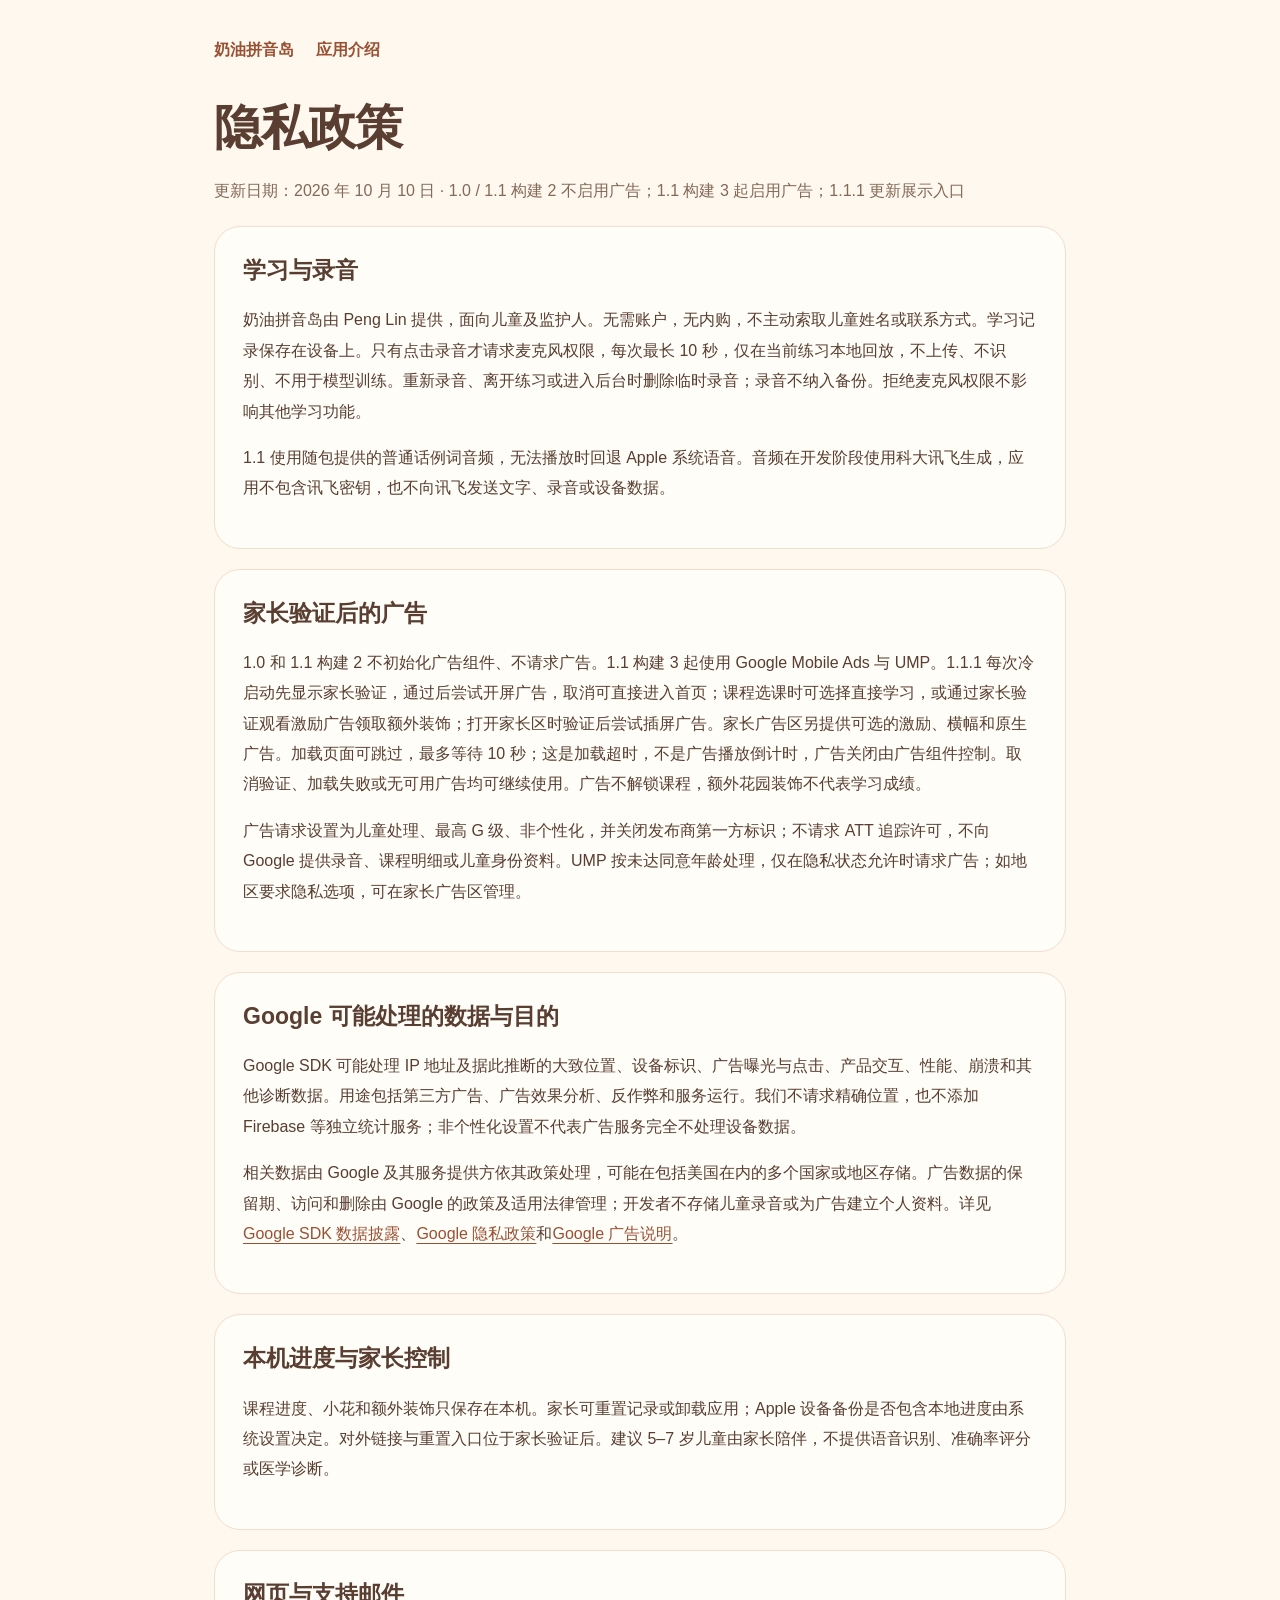
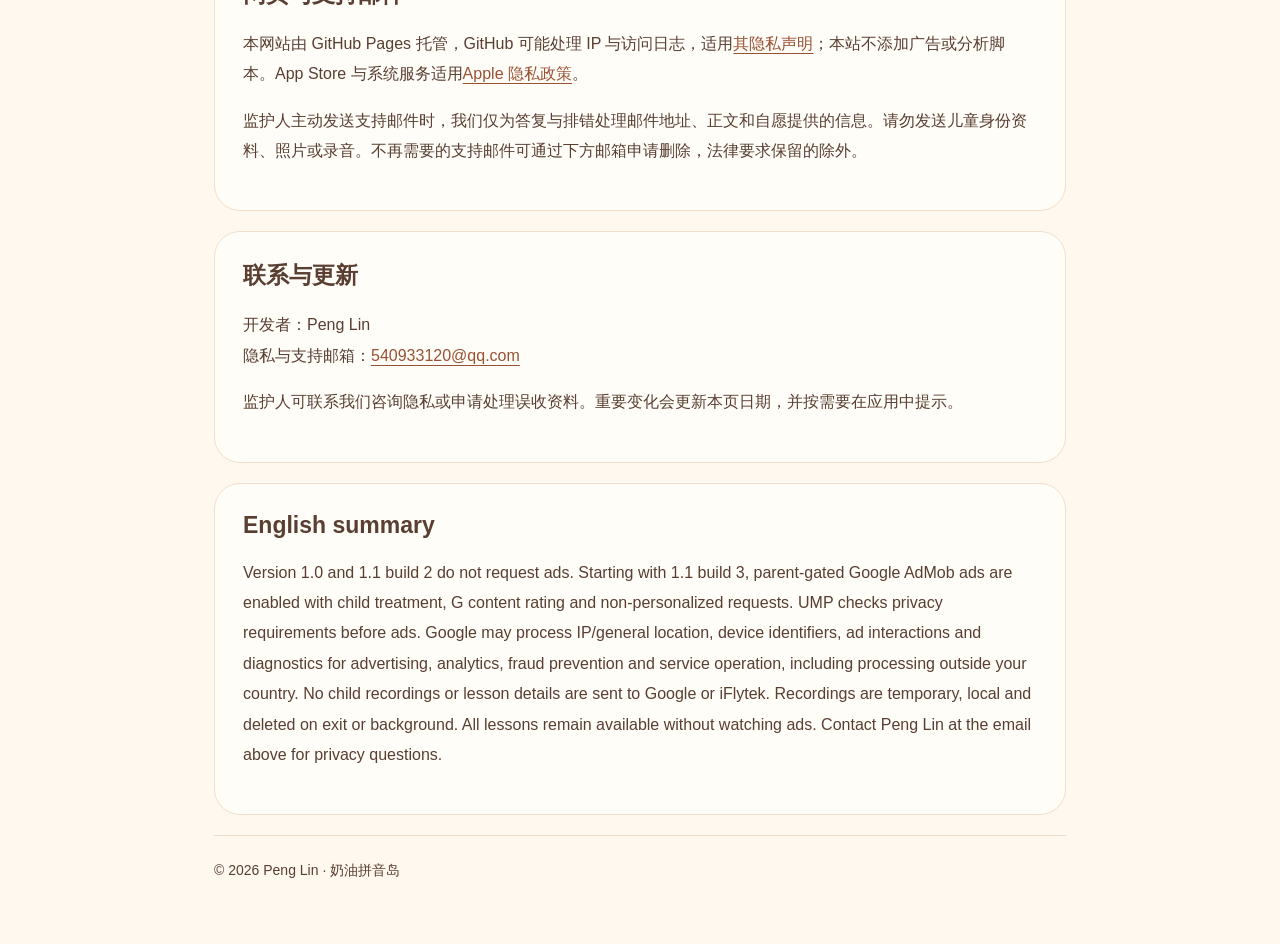
==== commit 90b17e28: "docs: 更新1.1.1广告入口隐私说明" ====
--- a/privacy.html
+++ b/privacy.html
@@ -1,6 +1,6 @@
-<!doctype html><html lang="zh-Hans"><head><meta charset="utf-8"><meta name="viewport" content="width=device-width,initial-scale=1"><title>奶油拼音岛 · 隐私政策</title><link rel="stylesheet" href="style.css"></head><body><main><nav><a href="./">奶油拼音岛</a><a href="marketing.html">应用介绍</a></nav><h1>隐私政策</h1><p class="muted">更新日期：2026 年 10 月 10 日 · 1.0 / 1.1 构建 2 不启用广告；1.1 构建 3 起适用以下广告服务说明</p>
+<!doctype html><html lang="zh-Hans"><head><meta charset="utf-8"><meta name="viewport" content="width=device-width,initial-scale=1"><title>奶油拼音岛 · 隐私政策</title><link rel="stylesheet" href="style.css"></head><body><main><nav><a href="./">奶油拼音岛</a><a href="marketing.html">应用介绍</a></nav><h1>隐私政策</h1><p class="muted">更新日期：2026 年 10 月 10 日 · 1.0 / 1.1 构建 2 不启用广告；1.1 构建 3 起启用广告；1.1.1 更新展示入口</p>
 <section class="card"><h2>学习与录音</h2><p>奶油拼音岛由 Peng Lin 提供，面向儿童及监护人。无需账户，无内购，不主动索取儿童姓名或联系方式。学习记录保存在设备上。只有点击录音才请求麦克风权限，每次最长 10 秒，仅在当前练习本地回放，不上传、不识别、不用于模型训练。重新录音、离开练习或进入后台时删除临时录音；录音不纳入备份。拒绝麦克风权限不影响其他学习功能。</p><p>1.1 使用随包提供的普通话例词音频，无法播放时回退 Apple 系统语音。音频在开发阶段使用科大讯飞生成，应用不包含讯飞密钥，也不向讯飞发送文字、录音或设备数据。</p></section>
-<section class="card"><h2>家长区域中的广告</h2><p>1.0 和 1.1 构建 2 不初始化广告组件、不请求广告。1.1 构建 3 起使用 Google Mobile Ads 与 UMP。家长验证后可查看激励、横幅和原生广告；开屏与课后插屏也需家长验证，取消或无可用广告时可继续学习。广告不解锁课程，额外花园装饰不代表学习成绩。</p><p>广告请求设置为儿童处理、最高 G 级、非个性化，并关闭发布商第一方标识；不请求 ATT 追踪许可，不向 Google 提供录音、课程明细或儿童身份资料。UMP 按未达同意年龄处理，仅在隐私状态允许时请求广告；如地区要求隐私选项，可在家长广告区管理。</p></section>
+<section class="card"><h2>家长验证后的广告</h2><p>1.0 和 1.1 构建 2 不初始化广告组件、不请求广告。1.1 构建 3 起使用 Google Mobile Ads 与 UMP。1.1.1 每次冷启动先显示家长验证，通过后尝试开屏广告，取消可直接进入首页；课程选课时可选择直接学习，或通过家长验证观看激励广告领取额外装饰；打开家长区时验证后尝试插屏广告。家长广告区另提供可选的激励、横幅和原生广告。加载页面可跳过，最多等待 10 秒；这是加载超时，不是广告播放倒计时，广告关闭由广告组件控制。取消验证、加载失败或无可用广告均可继续使用。广告不解锁课程，额外花园装饰不代表学习成绩。</p><p>广告请求设置为儿童处理、最高 G 级、非个性化，并关闭发布商第一方标识；不请求 ATT 追踪许可，不向 Google 提供录音、课程明细或儿童身份资料。UMP 按未达同意年龄处理，仅在隐私状态允许时请求广告；如地区要求隐私选项，可在家长广告区管理。</p></section>
 <section class="card"><h2>Google 可能处理的数据与目的</h2><p>Google SDK 可能处理 IP 地址及据此推断的大致位置、设备标识、广告曝光与点击、产品交互、性能、崩溃和其他诊断数据。用途包括第三方广告、广告效果分析、反作弊和服务运行。我们不请求精确位置，也不添加 Firebase 等独立统计服务；非个性化设置不代表广告服务完全不处理设备数据。</p><p>相关数据由 Google 及其服务提供方依其政策处理，可能在包括美国在内的多个国家或地区存储。广告数据的保留期、访问和删除由 Google 的政策及适用法律管理；开发者不存储儿童录音或为广告建立个人资料。详见 <a href="https://developers.google.com/admob/ios/privacy/data-disclosure">Google SDK 数据披露</a>、<a href="https://policies.google.com/privacy">Google 隐私政策</a>和<a href="https://policies.google.com/technologies/ads">Google 广告说明</a>。</p></section>
 <section class="card"><h2>本机进度与家长控制</h2><p>课程进度、小花和额外装饰只保存在本机。家长可重置记录或卸载应用；Apple 设备备份是否包含本地进度由系统设置决定。对外链接与重置入口位于家长验证后。建议 5–7 岁儿童由家长陪伴，不提供语音识别、准确率评分或医学诊断。</p></section>
 <section class="card"><h2>网页与支持邮件</h2><p>本网站由 GitHub Pages 托管，GitHub 可能处理 IP 与访问日志，适用<a href="https://docs.github.com/en/site-policy/privacy-policies/github-general-privacy-statement">其隐私声明</a>；本站不添加广告或分析脚本。App Store 与系统服务适用<a href="https://www.apple.com/legal/privacy/">Apple 隐私政策</a>。</p><p>监护人主动发送支持邮件时，我们仅为答复与排错处理邮件地址、正文和自愿提供的信息。请勿发送儿童身份资料、照片或录音。不再需要的支持邮件可通过下方邮箱申请删除，法律要求保留的除外。</p></section>
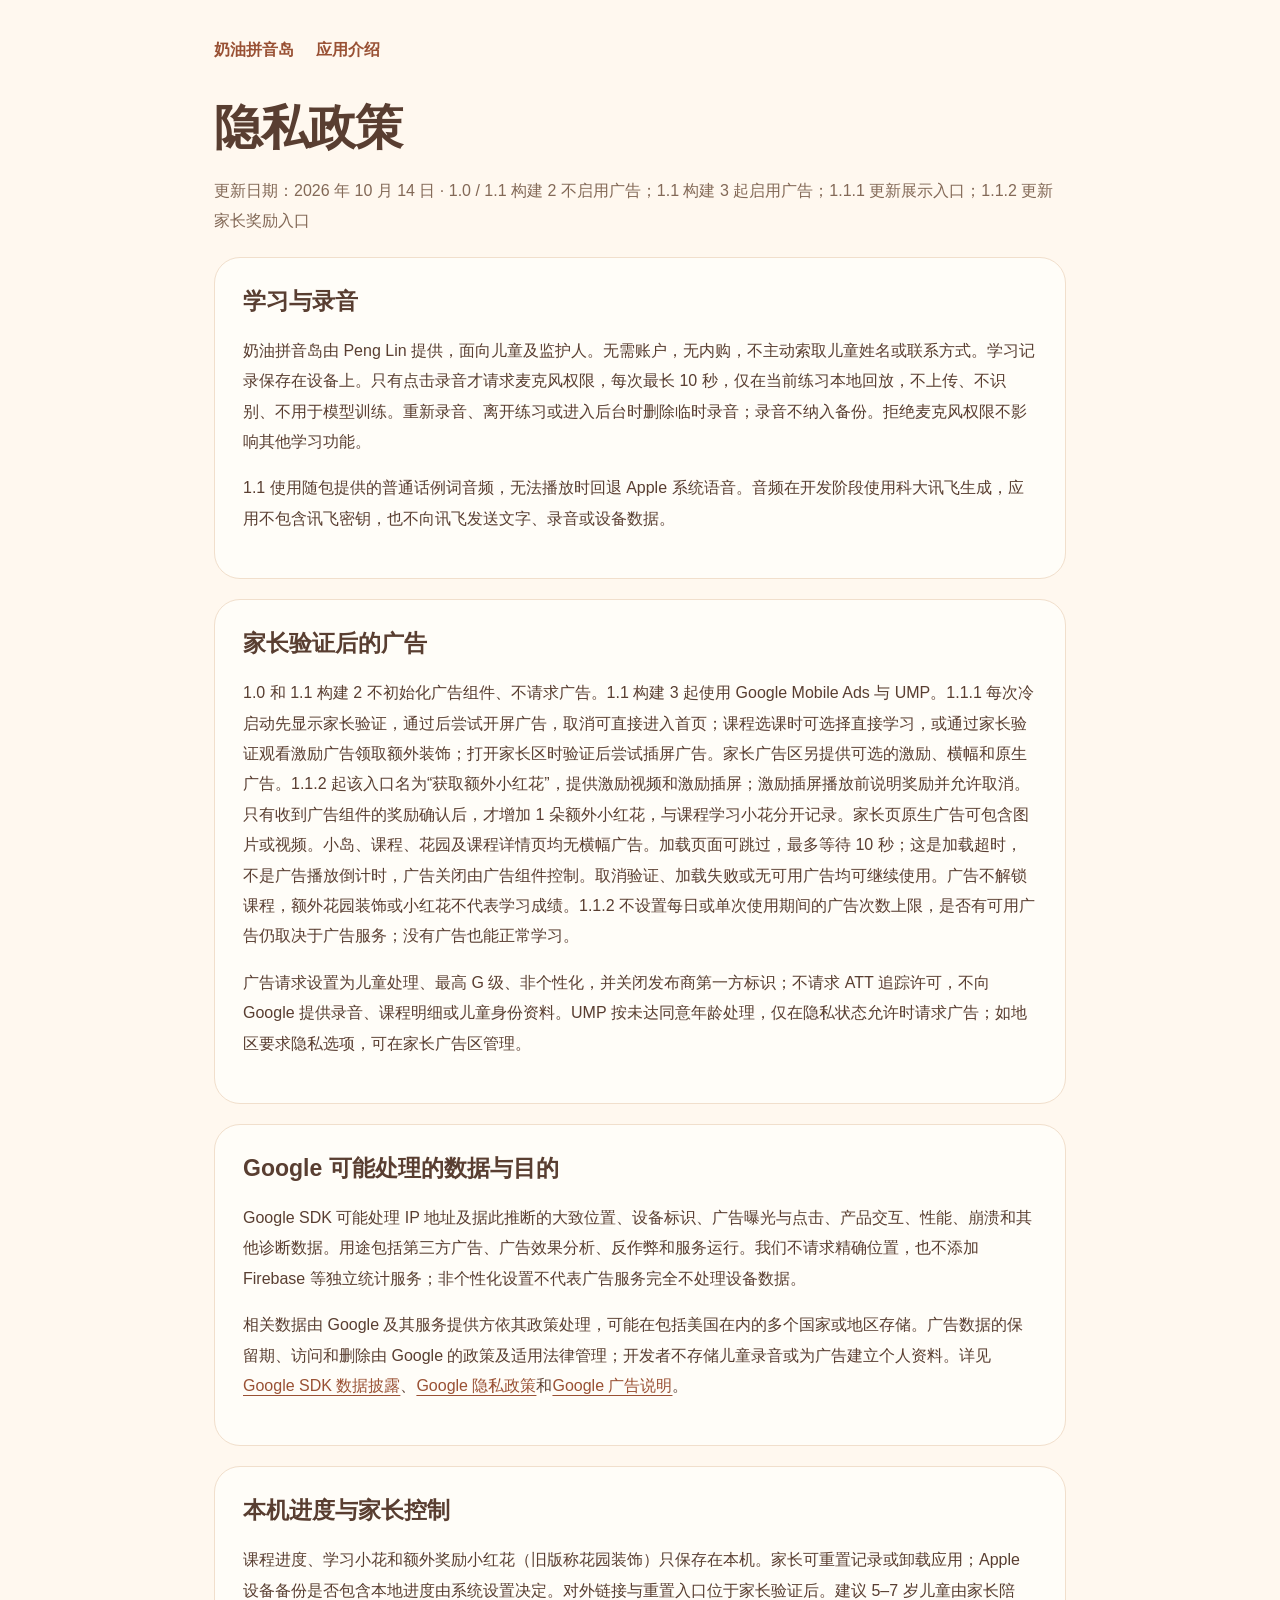
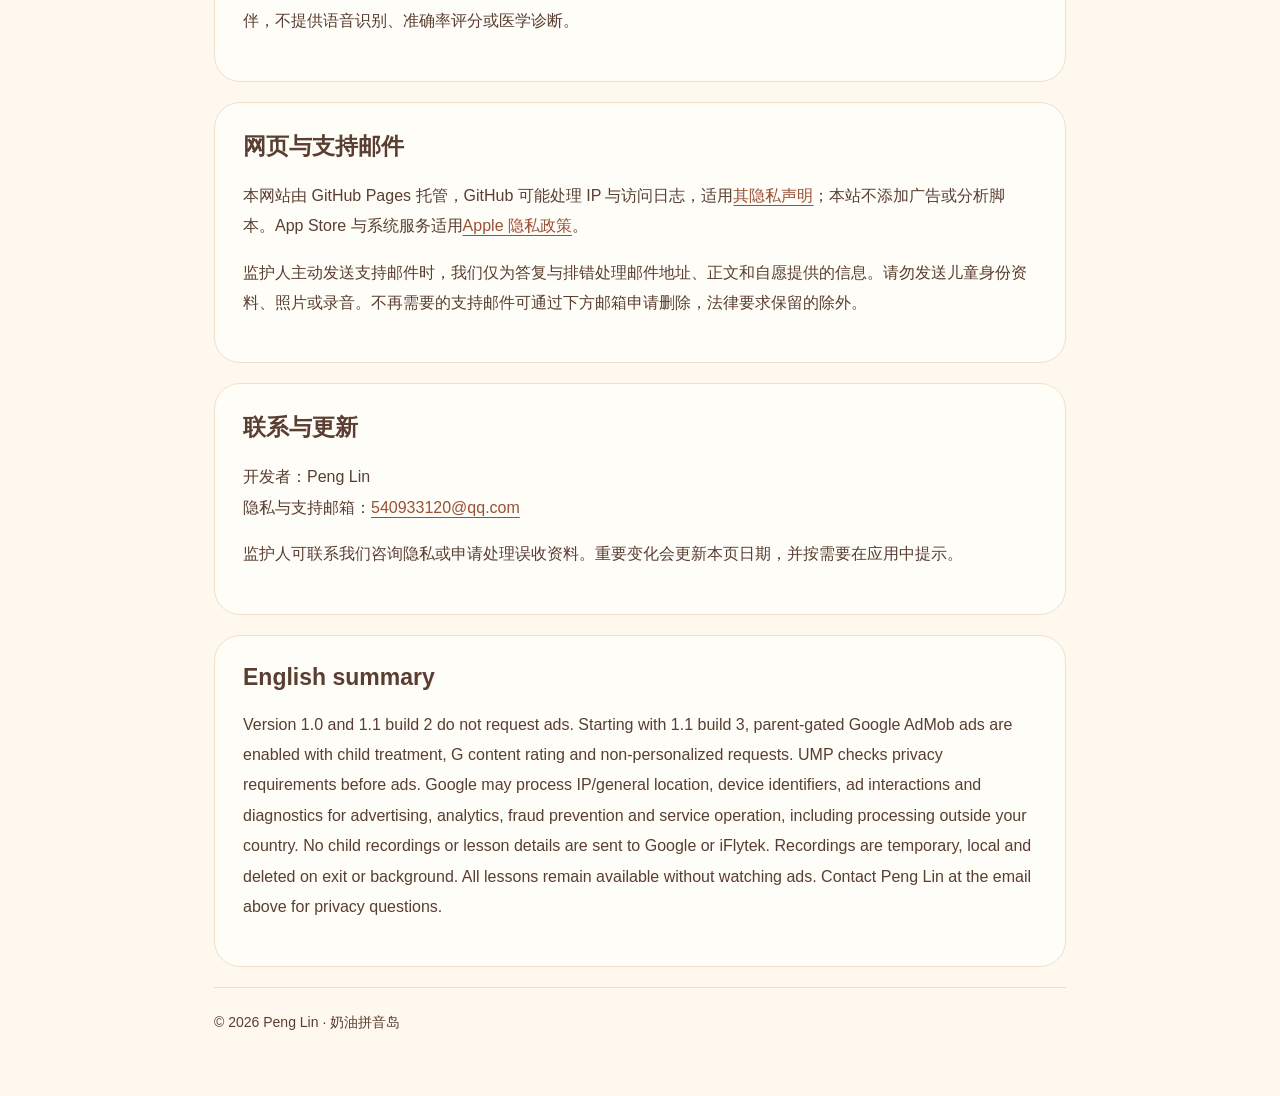
==== commit bd73a8c6: "docs: 更新1.1.2家长奖励入口隐私说明" ====
--- a/privacy.html
+++ b/privacy.html
@@ -1,8 +1,8 @@
-<!doctype html><html lang="zh-Hans"><head><meta charset="utf-8"><meta name="viewport" content="width=device-width,initial-scale=1"><title>奶油拼音岛 · 隐私政策</title><link rel="stylesheet" href="style.css"></head><body><main><nav><a href="./">奶油拼音岛</a><a href="marketing.html">应用介绍</a></nav><h1>隐私政策</h1><p class="muted">更新日期：2026 年 10 月 10 日 · 1.0 / 1.1 构建 2 不启用广告；1.1 构建 3 起启用广告；1.1.1 更新展示入口</p>
+<!doctype html><html lang="zh-Hans"><head><meta charset="utf-8"><meta name="viewport" content="width=device-width,initial-scale=1"><title>奶油拼音岛 · 隐私政策</title><link rel="stylesheet" href="style.css"></head><body><main><nav><a href="./">奶油拼音岛</a><a href="marketing.html">应用介绍</a></nav><h1>隐私政策</h1><p class="muted">更新日期：2026 年 10 月 14 日 · 1.0 / 1.1 构建 2 不启用广告；1.1 构建 3 起启用广告；1.1.1 更新展示入口；1.1.2 更新家长奖励入口</p>
 <section class="card"><h2>学习与录音</h2><p>奶油拼音岛由 Peng Lin 提供，面向儿童及监护人。无需账户，无内购，不主动索取儿童姓名或联系方式。学习记录保存在设备上。只有点击录音才请求麦克风权限，每次最长 10 秒，仅在当前练习本地回放，不上传、不识别、不用于模型训练。重新录音、离开练习或进入后台时删除临时录音；录音不纳入备份。拒绝麦克风权限不影响其他学习功能。</p><p>1.1 使用随包提供的普通话例词音频，无法播放时回退 Apple 系统语音。音频在开发阶段使用科大讯飞生成，应用不包含讯飞密钥，也不向讯飞发送文字、录音或设备数据。</p></section>
-<section class="card"><h2>家长验证后的广告</h2><p>1.0 和 1.1 构建 2 不初始化广告组件、不请求广告。1.1 构建 3 起使用 Google Mobile Ads 与 UMP。1.1.1 每次冷启动先显示家长验证，通过后尝试开屏广告，取消可直接进入首页；课程选课时可选择直接学习，或通过家长验证观看激励广告领取额外装饰；打开家长区时验证后尝试插屏广告。家长广告区另提供可选的激励、横幅和原生广告。加载页面可跳过，最多等待 10 秒；这是加载超时，不是广告播放倒计时，广告关闭由广告组件控制。取消验证、加载失败或无可用广告均可继续使用。广告不解锁课程，额外花园装饰不代表学习成绩。</p><p>广告请求设置为儿童处理、最高 G 级、非个性化，并关闭发布商第一方标识；不请求 ATT 追踪许可，不向 Google 提供录音、课程明细或儿童身份资料。UMP 按未达同意年龄处理，仅在隐私状态允许时请求广告；如地区要求隐私选项，可在家长广告区管理。</p></section>
+<section class="card"><h2>家长验证后的广告</h2><p>1.0 和 1.1 构建 2 不初始化广告组件、不请求广告。1.1 构建 3 起使用 Google Mobile Ads 与 UMP。1.1.1 每次冷启动先显示家长验证，通过后尝试开屏广告，取消可直接进入首页；课程选课时可选择直接学习，或通过家长验证观看激励广告领取额外装饰；打开家长区时验证后尝试插屏广告。家长广告区另提供可选的激励、横幅和原生广告。1.1.2 起该入口名为“获取额外小红花”，提供激励视频和激励插屏；激励插屏播放前说明奖励并允许取消。只有收到广告组件的奖励确认后，才增加 1 朵额外小红花，与课程学习小花分开记录。家长页原生广告可包含图片或视频。小岛、课程、花园及课程详情页均无横幅广告。加载页面可跳过，最多等待 10 秒；这是加载超时，不是广告播放倒计时，广告关闭由广告组件控制。取消验证、加载失败或无可用广告均可继续使用。广告不解锁课程，额外花园装饰或小红花不代表学习成绩。1.1.2 不设置每日或单次使用期间的广告次数上限，是否有可用广告仍取决于广告服务；没有广告也能正常学习。</p><p>广告请求设置为儿童处理、最高 G 级、非个性化，并关闭发布商第一方标识；不请求 ATT 追踪许可，不向 Google 提供录音、课程明细或儿童身份资料。UMP 按未达同意年龄处理，仅在隐私状态允许时请求广告；如地区要求隐私选项，可在家长广告区管理。</p></section>
 <section class="card"><h2>Google 可能处理的数据与目的</h2><p>Google SDK 可能处理 IP 地址及据此推断的大致位置、设备标识、广告曝光与点击、产品交互、性能、崩溃和其他诊断数据。用途包括第三方广告、广告效果分析、反作弊和服务运行。我们不请求精确位置，也不添加 Firebase 等独立统计服务；非个性化设置不代表广告服务完全不处理设备数据。</p><p>相关数据由 Google 及其服务提供方依其政策处理，可能在包括美国在内的多个国家或地区存储。广告数据的保留期、访问和删除由 Google 的政策及适用法律管理；开发者不存储儿童录音或为广告建立个人资料。详见 <a href="https://developers.google.com/admob/ios/privacy/data-disclosure">Google SDK 数据披露</a>、<a href="https://policies.google.com/privacy">Google 隐私政策</a>和<a href="https://policies.google.com/technologies/ads">Google 广告说明</a>。</p></section>
-<section class="card"><h2>本机进度与家长控制</h2><p>课程进度、小花和额外装饰只保存在本机。家长可重置记录或卸载应用；Apple 设备备份是否包含本地进度由系统设置决定。对外链接与重置入口位于家长验证后。建议 5–7 岁儿童由家长陪伴，不提供语音识别、准确率评分或医学诊断。</p></section>
+<section class="card"><h2>本机进度与家长控制</h2><p>课程进度、学习小花和额外奖励小红花（旧版称花园装饰）只保存在本机。家长可重置记录或卸载应用；Apple 设备备份是否包含本地进度由系统设置决定。对外链接与重置入口位于家长验证后。建议 5–7 岁儿童由家长陪伴，不提供语音识别、准确率评分或医学诊断。</p></section>
 <section class="card"><h2>网页与支持邮件</h2><p>本网站由 GitHub Pages 托管，GitHub 可能处理 IP 与访问日志，适用<a href="https://docs.github.com/en/site-policy/privacy-policies/github-general-privacy-statement">其隐私声明</a>；本站不添加广告或分析脚本。App Store 与系统服务适用<a href="https://www.apple.com/legal/privacy/">Apple 隐私政策</a>。</p><p>监护人主动发送支持邮件时，我们仅为答复与排错处理邮件地址、正文和自愿提供的信息。请勿发送儿童身份资料、照片或录音。不再需要的支持邮件可通过下方邮箱申请删除，法律要求保留的除外。</p></section>
 <section class="card"><h2>联系与更新</h2><p>开发者：Peng Lin<br>隐私与支持邮箱：<a href="mailto:540933120@qq.com">540933120@qq.com</a></p><p>监护人可联系我们咨询隐私或申请处理误收资料。重要变化会更新本页日期，并按需要在应用中提示。</p></section>
 <section class="card" lang="en"><h2>English summary</h2><p>Version 1.0 and 1.1 build 2 do not request ads. Starting with 1.1 build 3, parent-gated Google AdMob ads are enabled with child treatment, G content rating and non-personalized requests. UMP checks privacy requirements before ads. Google may process IP/general location, device identifiers, ad interactions and diagnostics for advertising, analytics, fraud prevention and service operation, including processing outside your country. No child recordings or lesson details are sent to Google or iFlytek. Recordings are temporary, local and deleted on exit or background. All lessons remain available without watching ads. Contact Peng Lin at the email above for privacy questions.</p></section><footer>© 2026 Peng Lin · 奶油拼音岛</footer></main></body></html>
